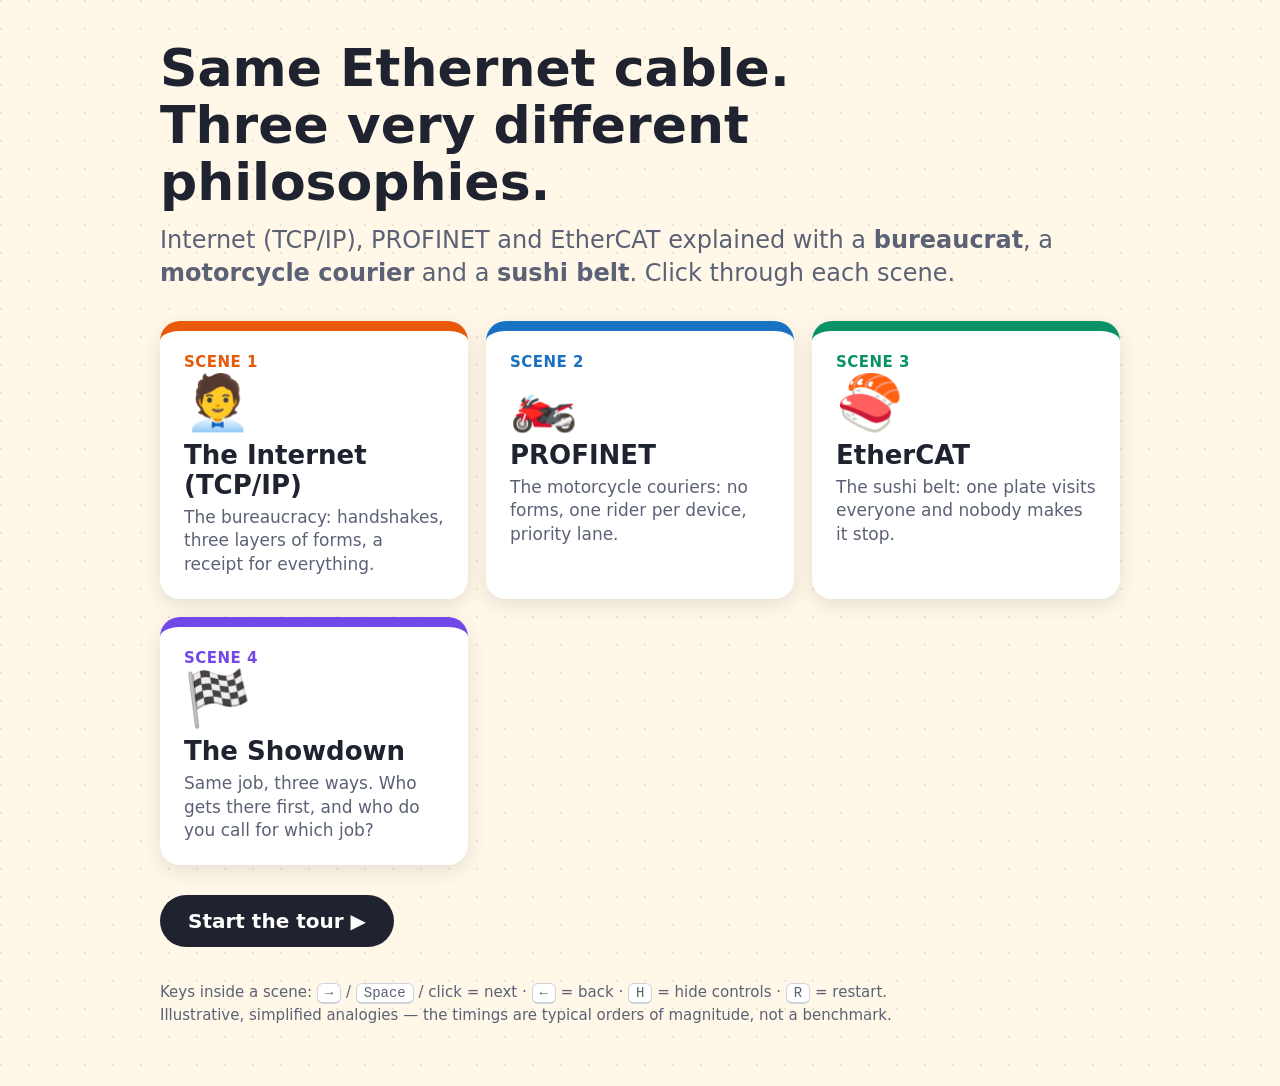
==== index.html @ 66d71e4a "Create index.html" ====
<!doctype html>
<html lang="en">
<head>
<meta charset="utf-8">
<meta name="viewport" content="width=device-width,initial-scale=1">
<title>Internet vs PROFINET vs EtherCAT — explained with a bureaucrat, a courier and a sushi belt</title>
<style>
  :root{--bg:#fff7e8;--ink:#1f2330;--muted:#5b6275}
  *{box-sizing:border-box}
  body{margin:0;background:var(--bg);color:var(--ink);font-family:"Segoe UI",system-ui,-apple-system,Roboto,Arial,sans-serif;
    background-image:radial-gradient(circle at 1px 1px,rgba(0,0,0,.08) 1.5px,transparent 0);background-size:28px 28px}
  main{max-width:1000px;margin:0 auto;padding:40px 20px 60px}
  h1{font-size:clamp(30px,5vw,52px);line-height:1.1;margin:0 0 12px}
  .lead{font-size:clamp(18px,2.4vw,24px);color:var(--muted);margin:0 0 30px;line-height:1.4}
  .grid{display:grid;grid-template-columns:repeat(auto-fit,minmax(280px,1fr));gap:18px}
  a.card{display:block;text-decoration:none;color:inherit;background:#fff;border-radius:20px;padding:22px 24px;
    border-top:10px solid var(--c);box-shadow:0 6px 20px rgba(0,0,0,.1);transition:transform .15s,box-shadow .15s}
  a.card:hover{transform:translateY(-4px);box-shadow:0 12px 28px rgba(0,0,0,.16)}
  .card .n{font-weight:800;color:var(--c);font-size:15px;letter-spacing:.5px}
  .card .em{font-size:54px;line-height:1.2}
  .card h2{margin:4px 0 6px;font-size:26px}
  .card p{margin:0;color:var(--muted);font-size:17px;line-height:1.4}
  .go{display:inline-block;margin:30px 0 0;background:#1f2330;color:#fff;text-decoration:none;font-weight:700;font-size:20px;padding:14px 28px;border-radius:30px}
  .go:hover{background:#000}
  footer{margin-top:34px;color:var(--muted);font-size:15px;line-height:1.5}
  kbd{background:#fff;border:1px solid #cfd3de;border-bottom-width:2px;border-radius:6px;padding:1px 7px;font-size:14px}
</style>
</head>
<body>
<main>
  <h1>Same Ethernet cable.<br>Three very different philosophies.</h1>
  <p class="lead">Internet (TCP/IP), PROFINET and EtherCAT explained with a <b>bureaucrat</b>, a <b>motorcycle courier</b> and a <b>sushi belt</b>. Click through each scene.</p>

  <div class="grid">
    <a class="card" style="--c:#e8590c" href="1-tcpip.html"><div class="n">SCENE 1</div><div class="em">🧑‍💼</div><h2>The Internet (TCP/IP)</h2><p>The bureaucracy: handshakes, three layers of forms, a receipt for everything.</p></a>
    <a class="card" style="--c:#1971c2" href="2-profinet.html"><div class="n">SCENE 2</div><div class="em">🏍️</div><h2>PROFINET</h2><p>The motorcycle couriers: no forms, one rider per device, priority lane.</p></a>
    <a class="card" style="--c:#099268" href="3-ethercat.html"><div class="n">SCENE 3</div><div class="em">🍣</div><h2>EtherCAT</h2><p>The sushi belt: one plate visits everyone and nobody makes it stop.</p></a>
    <a class="card" style="--c:#7048e8" href="4-showdown.html"><div class="n">SCENE 4</div><div class="em">🏁</div><h2>The Showdown</h2><p>Same job, three ways. Who gets there first, and who do you call for which job?</p></a>
  </div>

  <a class="go" href="1-tcpip.html">Start the tour ▶</a>

  <footer>
    Keys inside a scene: <kbd>→</kbd> / <kbd>Space</kbd> / click = next · <kbd>←</kbd> = back · <kbd>H</kbd> = hide controls · <kbd>R</kbd> = restart.<br>
    Illustrative, simplified analogies — the timings are typical orders of magnitude, not a benchmark.
  </footer>
</main>
</body>
</html>
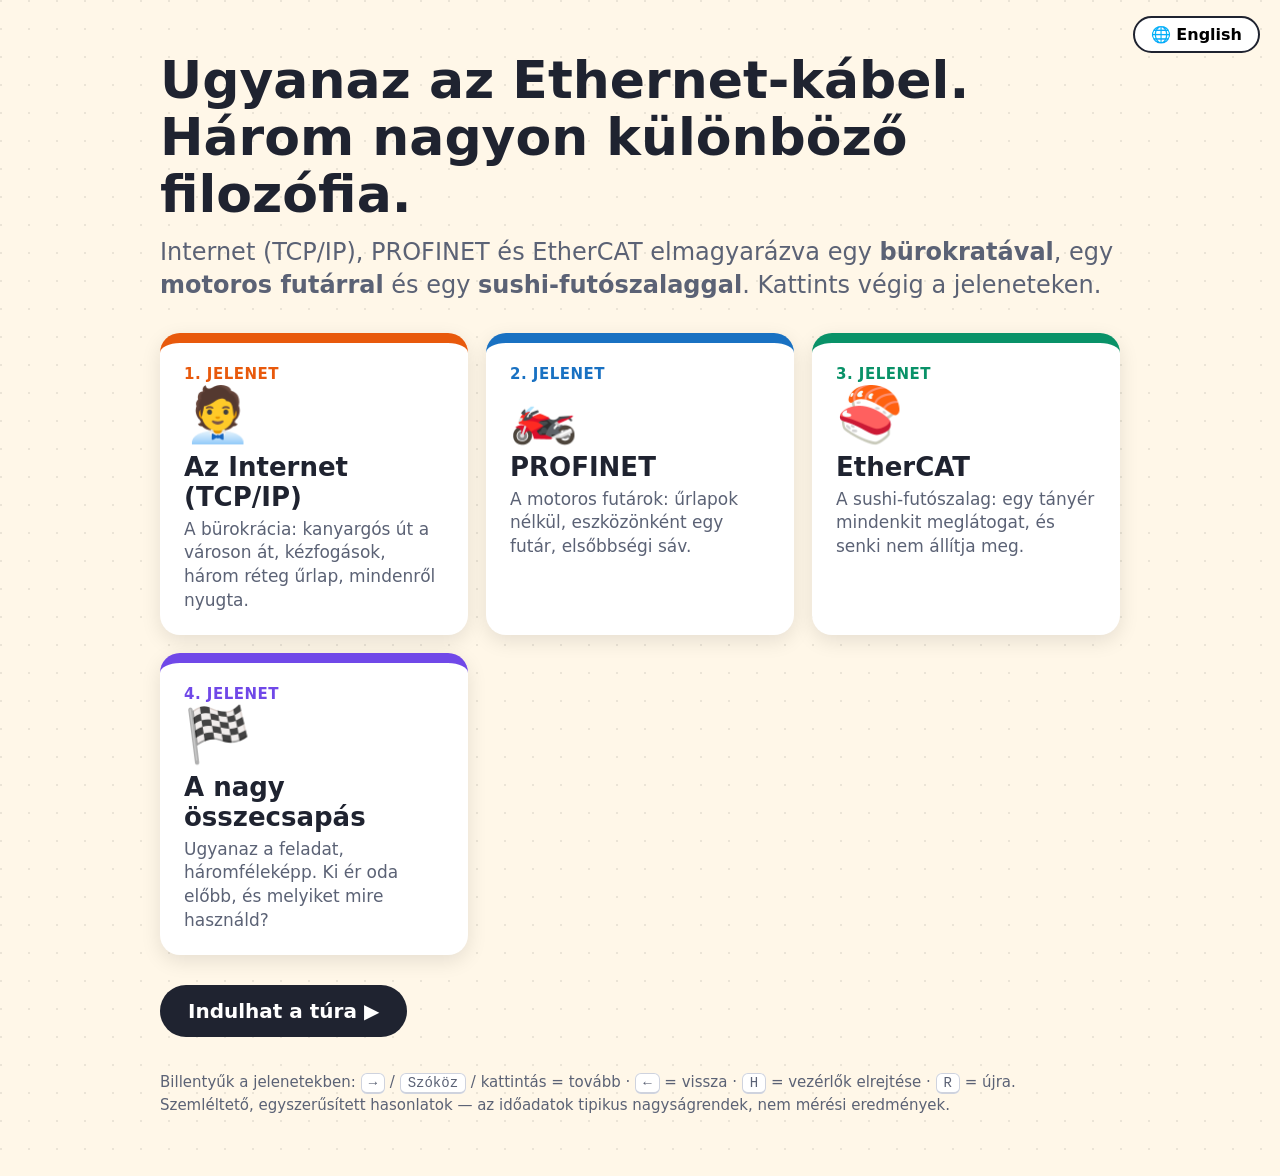
==== commit bfea32c0: "Update index.html" ====
--- a/index.html
+++ b/index.html
@@ -1,16 +1,21 @@
 <!doctype html>
-<html lang="en">
+<html lang="hu">
 <head>
 <meta charset="utf-8">
 <meta name="viewport" content="width=device-width,initial-scale=1">
-<title>Internet vs PROFINET vs EtherCAT — explained with a bureaucrat, a courier and a sushi belt</title>
+<title>Internet vs PROFINET vs EtherCAT</title>
 <style>
   :root{--bg:#fff7e8;--ink:#1f2330;--muted:#5b6275}
   *{box-sizing:border-box}
   body{margin:0;background:var(--bg);color:var(--ink);font-family:"Segoe UI",system-ui,-apple-system,Roboto,Arial,sans-serif;
     background-image:radial-gradient(circle at 1px 1px,rgba(0,0,0,.08) 1.5px,transparent 0);background-size:28px 28px}
+  body.lang-en .hu{display:none!important}
+  body.lang-hu .en{display:none!important}
   main{max-width:1000px;margin:0 auto;padding:40px 20px 60px}
-  h1{font-size:clamp(30px,5vw,52px);line-height:1.1;margin:0 0 12px}
+  .langbtn{position:absolute;right:20px;top:16px;font:700 16px "Segoe UI",system-ui,sans-serif;background:#fff;border:2px solid #1f2330;
+    border-radius:20px;padding:7px 16px;cursor:pointer}
+  .langbtn:hover{background:#1f2330;color:#fff}
+  h1{font-size:clamp(30px,5vw,52px);line-height:1.1;margin:12px 0 12px}
   .lead{font-size:clamp(18px,2.4vw,24px);color:var(--muted);margin:0 0 30px;line-height:1.4}
   .grid{display:grid;grid-template-columns:repeat(auto-fit,minmax(280px,1fr));gap:18px}
   a.card{display:block;text-decoration:none;color:inherit;background:#fff;border-radius:20px;padding:22px 24px;
@@ -27,23 +32,30 @@
 </style>
 </head>
 <body>
+<script src="assets/lang.js"></script>
+<button class="langbtn" onclick="switchLang()"><span class="en">🌐 Magyar</span><span class="hu">🌐 English</span></button>
 <main>
-  <h1>Same Ethernet cable.<br>Three very different philosophies.</h1>
-  <p class="lead">Internet (TCP/IP), PROFINET and EtherCAT explained with a <b>bureaucrat</b>, a <b>motorcycle courier</b> and a <b>sushi belt</b>. Click through each scene.</p>
+  <h1><span class="en">Same Ethernet cable.<br>Three very different philosophies.</span><span class="hu">Ugyanaz az Ethernet-kábel.<br>Három nagyon különböző filozófia.</span></h1>
+  <p class="lead"><span class="en">Internet (TCP/IP), PROFINET and EtherCAT explained with a <b>bureaucrat</b>, a <b>motorcycle courier</b> and a <b>sushi belt</b>. Click through each scene.</span><span class="hu">Internet (TCP/IP), PROFINET és EtherCAT elmagyarázva egy <b>bürokratával</b>, egy <b>motoros futárral</b> és egy <b>sushi-futószalaggal</b>. Kattints végig a jeleneteken.</span></p>
 
   <div class="grid">
-    <a class="card" style="--c:#e8590c" href="1-tcpip.html"><div class="n">SCENE 1</div><div class="em">🧑‍💼</div><h2>The Internet (TCP/IP)</h2><p>The bureaucracy: handshakes, three layers of forms, a receipt for everything.</p></a>
-    <a class="card" style="--c:#1971c2" href="2-profinet.html"><div class="n">SCENE 2</div><div class="em">🏍️</div><h2>PROFINET</h2><p>The motorcycle couriers: no forms, one rider per device, priority lane.</p></a>
-    <a class="card" style="--c:#099268" href="3-ethercat.html"><div class="n">SCENE 3</div><div class="em">🍣</div><h2>EtherCAT</h2><p>The sushi belt: one plate visits everyone and nobody makes it stop.</p></a>
-    <a class="card" style="--c:#7048e8" href="4-showdown.html"><div class="n">SCENE 4</div><div class="em">🏁</div><h2>The Showdown</h2><p>Same job, three ways. Who gets there first, and who do you call for which job?</p></a>
+    <a class="card" style="--c:#e8590c" href="1-tcpip.html"><div class="n"><span class="en">SCENE 1</span><span class="hu">1. JELENET</span></div><div class="em">🧑‍💼</div><h2><span class="en">The Internet (TCP/IP)</span><span class="hu">Az Internet (TCP/IP)</span></h2><p><span class="en">The bureaucracy: a winding road through town, handshakes, three layers of forms, a receipt for everything.</span><span class="hu">A bürokrácia: kanyargós út a városon át, kézfogások, három réteg űrlap, mindenről nyugta.</span></p></a>
+    <a class="card" style="--c:#1971c2" href="2-profinet.html"><div class="n"><span class="en">SCENE 2</span><span class="hu">2. JELENET</span></div><div class="em">🏍️</div><h2>PROFINET</h2><p><span class="en">The motorcycle couriers: no forms, one rider per device, priority lane.</span><span class="hu">A motoros futárok: űrlapok nélkül, eszközönként egy futár, elsőbbségi sáv.</span></p></a>
+    <a class="card" style="--c:#099268" href="3-ethercat.html"><div class="n"><span class="en">SCENE 3</span><span class="hu">3. JELENET</span></div><div class="em">🍣</div><h2>EtherCAT</h2><p><span class="en">The sushi belt: one plate visits everyone and nobody makes it stop.</span><span class="hu">A sushi-futószalag: egy tányér mindenkit meglátogat, és senki nem állítja meg.</span></p></a>
+    <a class="card" style="--c:#7048e8" href="4-showdown.html"><div class="n"><span class="en">SCENE 4</span><span class="hu">4. JELENET</span></div><div class="em">🏁</div><h2><span class="en">The Showdown</span><span class="hu">A nagy összecsapás</span></h2><p><span class="en">Same job, three ways. Who gets there first, and who do you call for which job?</span><span class="hu">Ugyanaz a feladat, háromféleképp. Ki ér oda előbb, és melyiket mire használd?</span></p></a>
   </div>
 
-  <a class="go" href="1-tcpip.html">Start the tour ▶</a>
+  <a class="go" href="1-tcpip.html"><span class="en">Start the tour ▶</span><span class="hu">Indulhat a túra ▶</span></a>
 
   <footer>
-    Keys inside a scene: <kbd>→</kbd> / <kbd>Space</kbd> / click = next · <kbd>←</kbd> = back · <kbd>H</kbd> = hide controls · <kbd>R</kbd> = restart.<br>
-    Illustrative, simplified analogies — the timings are typical orders of magnitude, not a benchmark.
+    <span class="en">Keys inside a scene: <kbd>→</kbd> / <kbd>Space</kbd> / click = next · <kbd>←</kbd> = back · <kbd>H</kbd> = hide controls · <kbd>R</kbd> = restart.</span><span class="hu">Billentyűk a jelenetekben: <kbd>→</kbd> / <kbd>Szóköz</kbd> / kattintás = tovább · <kbd>←</kbd> = vissza · <kbd>H</kbd> = vezérlők elrejtése · <kbd>R</kbd> = újra.</span><br>
+    <span class="en">Illustrative, simplified analogies — the timings are typical orders of magnitude, not a benchmark.</span><span class="hu">Szemléltető, egyszerűsített hasonlatok — az időadatok tipikus nagyságrendek, nem mérési eredmények.</span>
   </footer>
 </main>
+<script>
+  document.querySelectorAll('a[href$=".html"]').forEach(function (a) { a.href = withLang(a.getAttribute('href')); });
+  document.title = pick(T('Internet vs PROFINET vs EtherCAT — explained with a bureaucrat, a courier and a sushi belt',
+                          'Internet vs PROFINET vs EtherCAT — bürokratával, motoros futárral és sushi-futószalaggal elmagyarázva'));
+</script>
 </body>
 </html>
